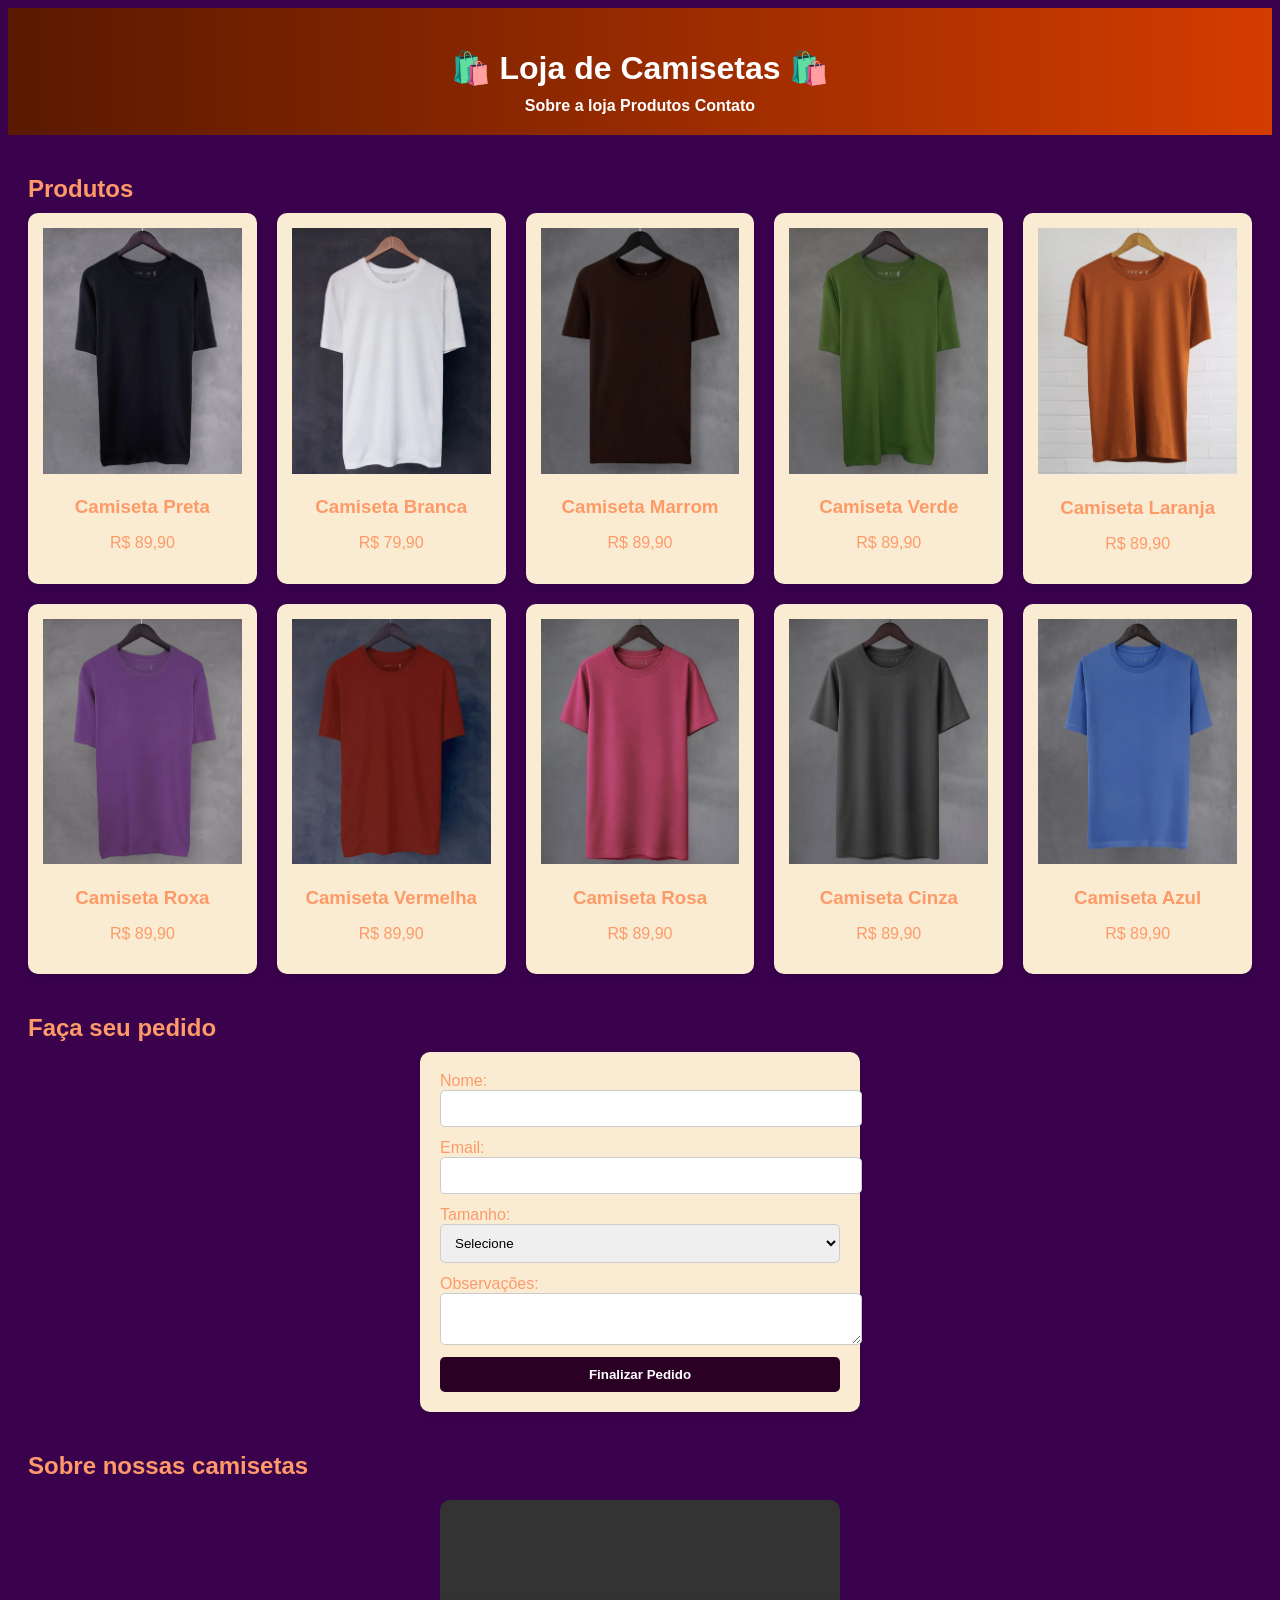
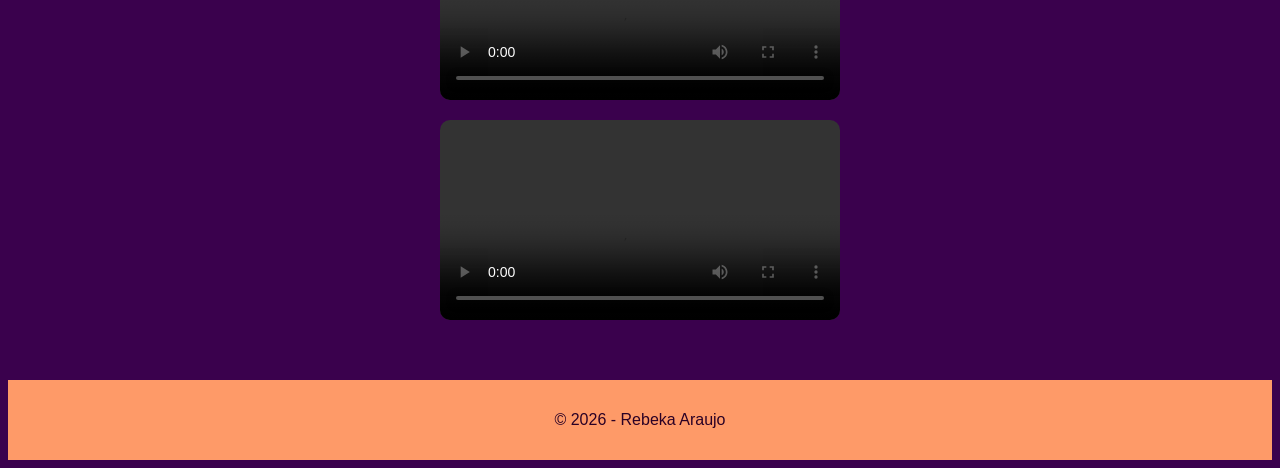
==== index.html @ 235f79da "Refatoração: organização do CSS, responsividade, estrutura de pastas e wireframe" ====
<!DOCTYPE html>
<html lang="pt-BR">

<head>
    <meta charset="UTF-8">
    <meta name="viewport" content="width=device-width, initial-scale=1.0">
    <title>Rebeka Araujo - Loja de Camisetas</title>

    <link rel="stylesheet" href="./css/style.css">
</head>

<body>

<header class="header">
    <h1 class="header__title">🛍️ Loja de Camisetas 🛍️</h1>

    <nav class="nav">
        <a href="#" class="nav__link">Sobre a loja</a>
        <a href="#produtos" class="nav__link">Produtos</a>
        <a href="#contato" class="nav__link">Contato</a>
    </nav>
</header>

<main class="main">

    <!-- PRODUTOS -->
    <section id="produtos" class="section">
        <h2 class="section__title">Produtos</h2>

        <div class="produtos">

            <!-- CARD -->
            <article class="card">
                <img src="./img/camiseta-preta.webp" alt="Camiseta preta">
                <h3>Camiseta Preta</h3>
                <p class="preco">R$ 89,90</p>
            </article>

            <article class="card">
                <img src="./img/camiseta-branca.webp" alt="Camiseta branca">
                <h3>Camiseta Branca</h3>
                <p class="preco">R$ 79,90</p>
            </article>

            <article class="card">
                <img src="./img/camiseta-marrom.webp" alt="Camiseta marrom">
                <h3>Camiseta Marrom</h3>
                <p class="preco">R$ 89,90</p>
            </article>

            <article class="card">
                <img src="./img/camiseta-verde.webp" alt="Camiseta verde">
                <h3>Camiseta Verde</h3>
                <p class="preco">R$ 89,90</p>
            </article>

            <article class="card">
                <img src="./img/camiseta-laranja.webp" alt="Camiseta laranja">
                <h3>Camiseta Laranja</h3>
                <p class="preco">R$ 89,90</p>
            </article>

            <article class="card">
                <img src="./img/camiseta-roxa.webp" alt="Camiseta roxa">
                <h3>Camiseta Roxa</h3>
                <p class="preco">R$ 89,90</p>
            </article>

            <article class="card">
                <img src="./img/camiseta-vermelha.webp" alt="Camiseta vermelha">
                <h3>Camiseta Vermelha</h3>
                <p class="preco">R$ 89,90</p>
            </article>

            <article class="card">
                <img src="./img/camiseta-rosa.webp" alt="Camiseta rosa">
                <h3>Camiseta Rosa</h3>
                <p class="preco">R$ 89,90</p>
            </article>

            <article class="card">
                <img src="./img/camiseta-cinza.webp" alt="Camiseta cinza">
                <h3>Camiseta Cinza</h3>
                <p class="preco">R$ 89,90</p>
            </article>

            <article class="card">
                <img src="./img/camiseta-azul.webp" alt="Camiseta azul">
                <h3>Camiseta Azul</h3>
                <p class="preco">R$ 89,90</p>
            </article>

        </div>
    </section>

    <!-- FORM -->
    <section id="contato" class="section">
        <h2 class="section__title">Faça seu pedido</h2>

        <form class="form">

            <label>Nome:</label>
            <input type="text" required>

            <label>Email:</label>
            <input type="email" required>

            <label>Tamanho:</label>
            <select required>
                <option value="">Selecione</option>
                <option>P</option>
                <option>M</option>
                <option>G</option>
            </select>

            <label>Observações:</label>
            <textarea></textarea>

            <button class="btn">Finalizar Pedido</button>

        </form>
    </section>

    <!-- VÍDEOS -->
    <section class="section">
        <h2 class="section__title">Sobre nossas camisetas</h2>

        <video controls>
            <source src="./videos/video1.mp4" type="video/mp4">
        </video>

        <video controls>
            <source src="./videos/video2.mp4" type="video/mp4">
        </video>
    </section>

</main>

<footer class="footer">
    <p>© 2026 - Rebeka Araujo</p>
</footer>

</body>
</html>
---- css/style.css ----
@import url('./reset.css');
@import url('./variables.css');
@import url('./base.css');
@import url('./layout.css');
@import url('./components.css');
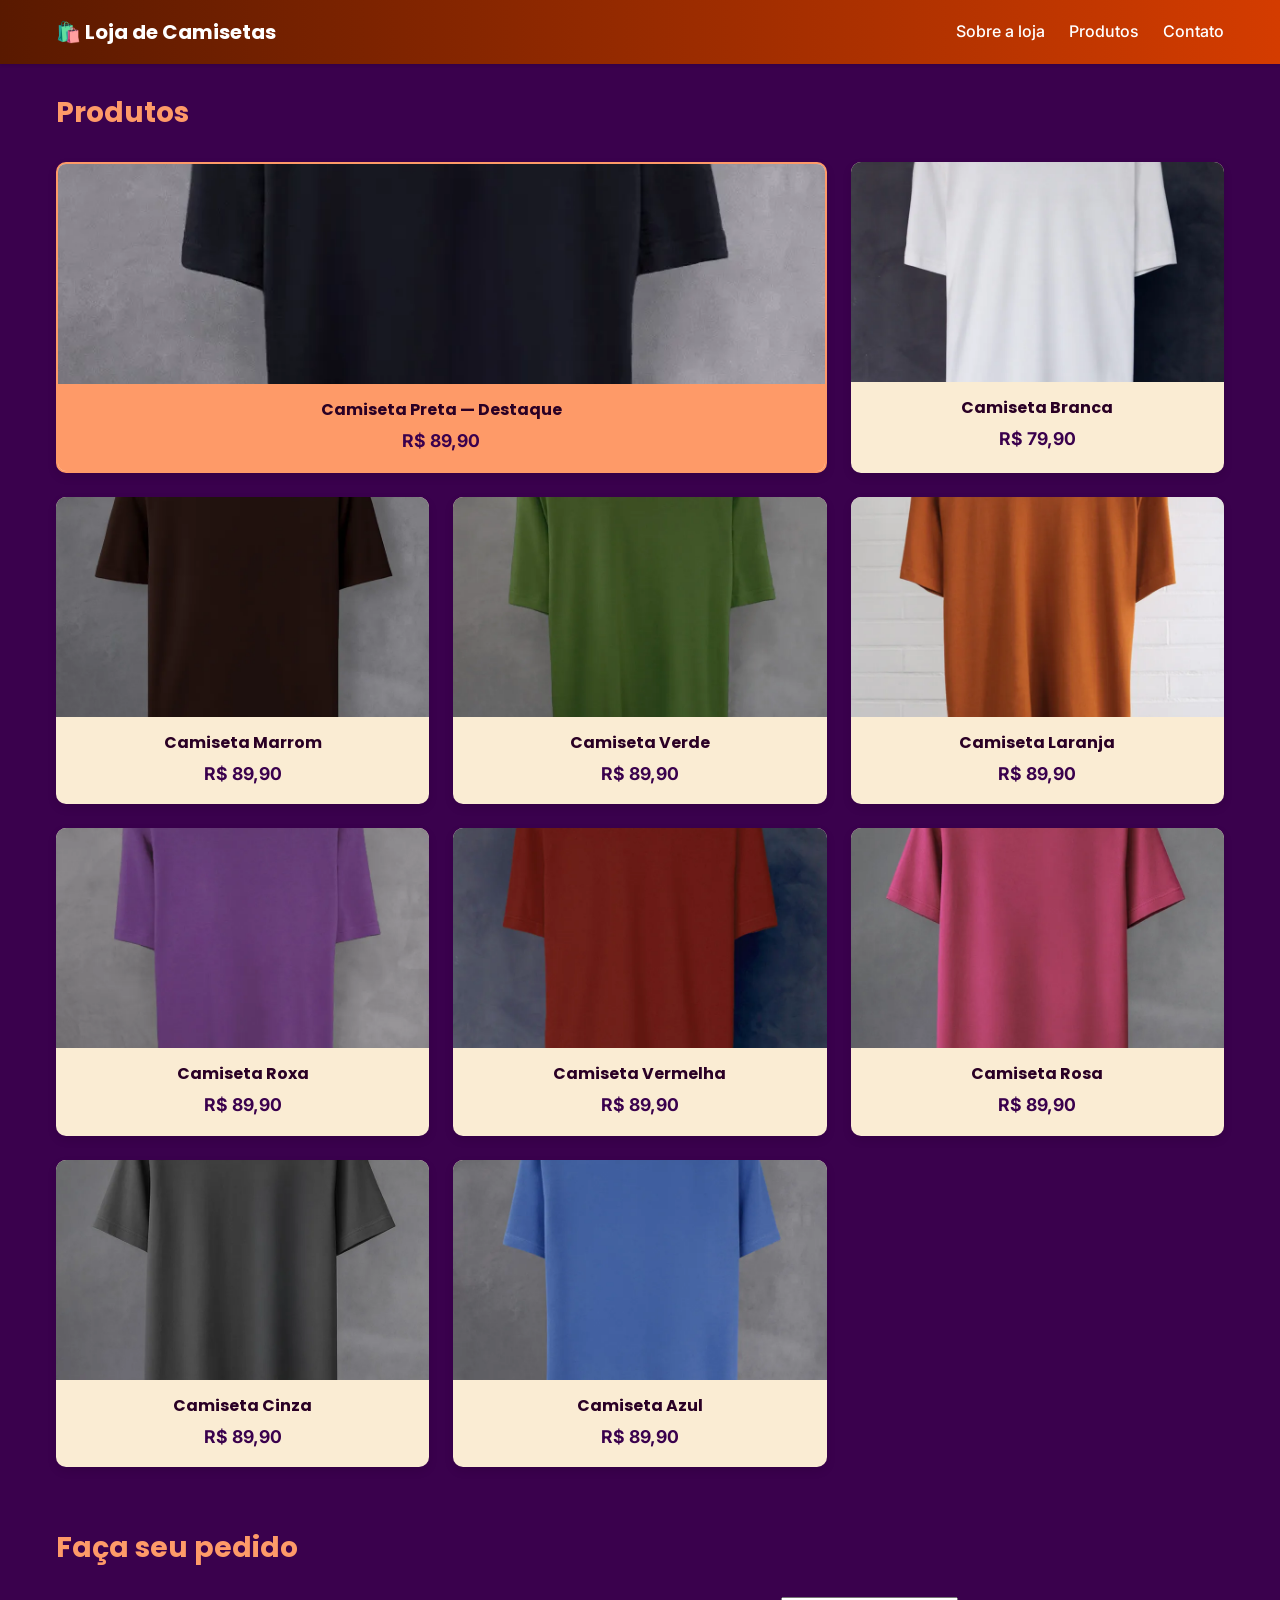
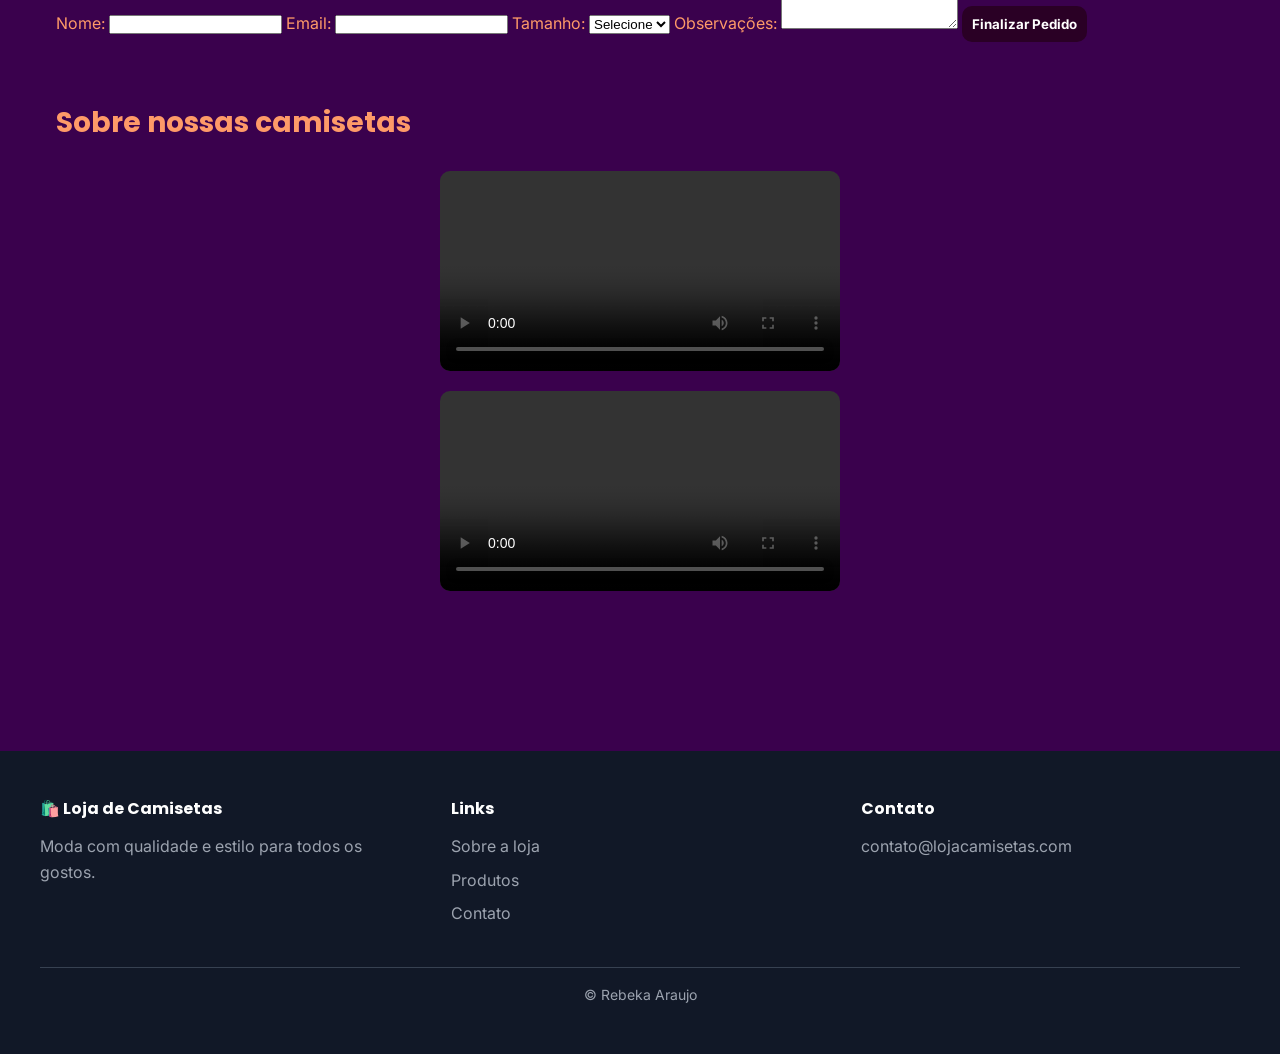
==== commit 32426782: "Aula 09 - Navbar, Cards, Footer e ITCSS" ====
--- a/index.html
+++ b/index.html
@@ -6,139 +6,192 @@
     <meta name="viewport" content="width=device-width, initial-scale=1.0">
     <title>Rebeka Araujo - Loja de Camisetas</title>
 
+    <!-- Google Fonts -->
+    <link rel="preconnect" href="https://fonts.googleapis.com">
+    <link rel="preconnect" href="https://fonts.gstatic.com" crossorigin>
+    <link href="https://fonts.googleapis.com/css2?family=Inter:wght@400;500;700&family=Poppins:wght@700&display=swap" rel="stylesheet">
+
     <link rel="stylesheet" href="./css/style.css">
 </head>
 
 <body>
 
-<header class="header">
-    <h1 class="header__title">🛍️ Loja de Camisetas 🛍️</h1>
+    <!-- NAVBAR -->
+    <header class="header">
+        <nav class="navbar" aria-label="Menu principal">
+            <a href="#" class="navbar__logo">🛍️ Loja de Camisetas</a>
 
-    <nav class="nav">
-        <a href="#" class="nav__link">Sobre a loja</a>
-        <a href="#produtos" class="nav__link">Produtos</a>
-        <a href="#contato" class="nav__link">Contato</a>
-    </nav>
-</header>
+            <button class="navbar__toggle" aria-controls="nav-menu" aria-expanded="false">
+                <span></span>
+                <span></span>
+                <span></span>
+            </button>
 
-<main class="main">
+            <ul class="navbar__menu" id="nav-menu">
+                <li><a href="#" class="navbar__link">Sobre a loja</a></li>
+                <li><a href="#produtos" class="navbar__link">Produtos</a></li>
+                <li><a href="#contato" class="navbar__link">Contato</a></li>
+            </ul>
+        </nav>
+    </header>
 
-    <!-- PRODUTOS -->
-    <section id="produtos" class="section">
-        <h2 class="section__title">Produtos</h2>
+    <main class="main">
 
-        <div class="produtos">
+        <!-- PRODUTOS -->
+        <section id="produtos" class="section">
+            <h2 class="section__title">Produtos</h2>
 
-            <!-- CARD -->
-            <article class="card">
-                <img src="./img/camiseta-preta.webp" alt="Camiseta preta">
-                <h3>Camiseta Preta</h3>
-                <p class="preco">R$ 89,90</p>
-            </article>
+            <div class="cards-grid">
 
-            <article class="card">
-                <img src="./img/camiseta-branca.webp" alt="Camiseta branca">
-                <h3>Camiseta Branca</h3>
-                <p class="preco">R$ 79,90</p>
-            </article>
+                <!-- Primeiro card tem classe extra card--featured -->
+                <article class="card card--featured">
+                    <img class="card__img" src="./img/camiseta-preta.webp" alt="Camiseta preta">
+                    <div class="card__body">
+                        <h3 class="card__title">Camiseta Preta — Destaque</h3>
+                        <p class="card__price">R$ 89,90</p>
+                    </div>
+                </article>
 
-            <article class="card">
-                <img src="./img/camiseta-marrom.webp" alt="Camiseta marrom">
-                <h3>Camiseta Marrom</h3>
-                <p class="preco">R$ 89,90</p>
-            </article>
+                <article class="card">
+                    <img class="card__img" src="./img/camiseta-branca.webp" alt="Camiseta branca">
+                    <div class="card__body">
+                        <h3 class="card__title">Camiseta Branca</h3>
+                        <p class="card__price">R$ 79,90</p>
+                    </div>
+                </article>
 
-            <article class="card">
-                <img src="./img/camiseta-verde.webp" alt="Camiseta verde">
-                <h3>Camiseta Verde</h3>
-                <p class="preco">R$ 89,90</p>
-            </article>
+                <article class="card">
+                    <img class="card__img" src="./img/camiseta-marrom.webp" alt="Camiseta marrom">
+                    <div class="card__body">
+                        <h3 class="card__title">Camiseta Marrom</h3>
+                        <p class="card__price">R$ 89,90</p>
+                    </div>
+                </article>
 
-            <article class="card">
-                <img src="./img/camiseta-laranja.webp" alt="Camiseta laranja">
-                <h3>Camiseta Laranja</h3>
-                <p class="preco">R$ 89,90</p>
-            </article>
+                <article class="card">
+                    <img class="card__img" src="./img/camiseta-verde.webp" alt="Camiseta verde">
+                    <div class="card__body">
+                        <h3 class="card__title">Camiseta Verde</h3>
+                        <p class="card__price">R$ 89,90</p>
+                    </div>
+                </article>
 
-            <article class="card">
-                <img src="./img/camiseta-roxa.webp" alt="Camiseta roxa">
-                <h3>Camiseta Roxa</h3>
-                <p class="preco">R$ 89,90</p>
-            </article>
+                <article class="card">
+                    <img class="card__img" src="./img/camiseta-laranja.webp" alt="Camiseta laranja">
+                    <div class="card__body">
+                        <h3 class="card__title">Camiseta Laranja</h3>
+                        <p class="card__price">R$ 89,90</p>
+                    </div>
+                </article>
 
-            <article class="card">
-                <img src="./img/camiseta-vermelha.webp" alt="Camiseta vermelha">
-                <h3>Camiseta Vermelha</h3>
-                <p class="preco">R$ 89,90</p>
-            </article>
+                <article class="card">
+                    <img class="card__img" src="./img/camiseta-roxa.webp" alt="Camiseta roxa">
+                    <div class="card__body">
+                        <h3 class="card__title">Camiseta Roxa</h3>
+                        <p class="card__price">R$ 89,90</p>
+                    </div>
+                </article>
 
-            <article class="card">
-                <img src="./img/camiseta-rosa.webp" alt="Camiseta rosa">
-                <h3>Camiseta Rosa</h3>
-                <p class="preco">R$ 89,90</p>
-            </article>
+                <article class="card">
+                    <img class="card__img" src="./img/camiseta-vermelha.webp" alt="Camiseta vermelha">
+                    <div class="card__body">
+                        <h3 class="card__title">Camiseta Vermelha</h3>
+                        <p class="card__price">R$ 89,90</p>
+                    </div>
+                </article>
 
-            <article class="card">
-                <img src="./img/camiseta-cinza.webp" alt="Camiseta cinza">
-                <h3>Camiseta Cinza</h3>
-                <p class="preco">R$ 89,90</p>
-            </article>
+                <article class="card">
+                    <img class="card__img" src="./img/camiseta-rosa.webp" alt="Camiseta rosa">
+                    <div class="card__body">
+                        <h3 class="card__title">Camiseta Rosa</h3>
+                        <p class="card__price">R$ 89,90</p>
+                    </div>
+                </article>
 
-            <article class="card">
-                <img src="./img/camiseta-azul.webp" alt="Camiseta azul">
-                <h3>Camiseta Azul</h3>
-                <p class="preco">R$ 89,90</p>
-            </article>
+                <article class="card">
+                    <img class="card__img" src="./img/camiseta-cinza.webp" alt="Camiseta cinza">
+                    <div class="card__body">
+                        <h3 class="card__title">Camiseta Cinza</h3>
+                        <p class="card__price">R$ 89,90</p>
+                    </div>
+                </article>
 
+                <article class="card">
+                    <img class="card__img" src="./img/camiseta-azul.webp" alt="Camiseta azul">
+                    <div class="card__body">
+                        <h3 class="card__title">Camiseta Azul</h3>
+                        <p class="card__price">R$ 89,90</p>
+                    </div>
+                </article>
+
+            </div>
+        </section>
+
+        <!-- FORM -->
+        <section id="contato" class="section">
+            <h2 class="section__title">Faça seu pedido</h2>
+
+            <form class="form">
+                <label>Nome:</label>
+                <input type="text" required>
+
+                <label>Email:</label>
+                <input type="email" required>
+
+                <label>Tamanho:</label>
+                <select required>
+                    <option value="">Selecione</option>
+                    <option>P</option>
+                    <option>M</option>
+                    <option>G</option>
+                </select>
+
+                <label>Observações:</label>
+                <textarea></textarea>
+
+                <button class="btn">Finalizar Pedido</button>
+            </form>
+        </section>
+
+        <!-- VÍDEOS -->
+        <section class="section">
+            <h2 class="section__title">Sobre nossas camisetas</h2>
+
+            <video controls>
+                <source src="./videos/video1.mp4" type="video/mp4">
+            </video>
+
+            <video controls>
+                <source src="./videos/video2.mp4" type="video/mp4">
+            </video>
+        </section>
+
+    </main>
+
+    <!-- FOOTER -->
+    <footer class="footer">
+        <div class="footer__grid">
+            <div>
+                <h3 class="footer__title">🛍️ Loja de Camisetas</h3>
+                <p>Moda com qualidade e estilo para todos os gostos.</p>
+            </div>
+            <div>
+                <h3 class="footer__title">Links</h3>
+                <a href="#" class="footer__link">Sobre a loja</a>
+                <a href="#produtos" class="footer__link">Produtos</a>
+                <a href="#contato" class="footer__link">Contato</a>
+            </div>
+            <div>
+                <h3 class="footer__title">Contato</h3>
+                <p>contato@lojacamisetas.com</p>
+            </div>
         </div>
-    </section>
+        <div class="footer__bottom">
+            <p>© <span id="footer-year"></span> Rebeka Araujo</p>
+        </div>
+    </footer>
 
-    <!-- FORM -->
-    <section id="contato" class="section">
-        <h2 class="section__title">Faça seu pedido</h2>
-
-        <form class="form">
-
-            <label>Nome:</label>
-            <input type="text" required>
-
-            <label>Email:</label>
-            <input type="email" required>
-
-            <label>Tamanho:</label>
-            <select required>
-                <option value="">Selecione</option>
-                <option>P</option>
-                <option>M</option>
-                <option>G</option>
-            </select>
-
-            <label>Observações:</label>
-            <textarea></textarea>
-
-            <button class="btn">Finalizar Pedido</button>
-
-        </form>
-    </section>
-
-    <!-- VÍDEOS -->
-    <section class="section">
-        <h2 class="section__title">Sobre nossas camisetas</h2>
-
-        <video controls>
-            <source src="./videos/video1.mp4" type="video/mp4">
-        </video>
-
-        <video controls>
-            <source src="./videos/video2.mp4" type="video/mp4">
-        </video>
-    </section>
-
-</main>
-
-<footer class="footer">
-    <p>© 2026 - Rebeka Araujo</p>
-</footer>
+    <script src="./js/main.js"></script>
 
 </body>
 </html>
--- a/css/style.css
+++ b/css/style.css
@@ -1,5 +1,9 @@
+@import url('./variables.css');
 @import url('./reset.css');
-@import url('./variables.css');
 @import url('./base.css');
 @import url('./layout.css');
-@import url('./components.css');+@import url('./utilities.css');
+@import url('./components/navbar.css');
+@import url('./components/card.css');
+@import url('./components/footer.css');
+@import url('./components/btn.css');    
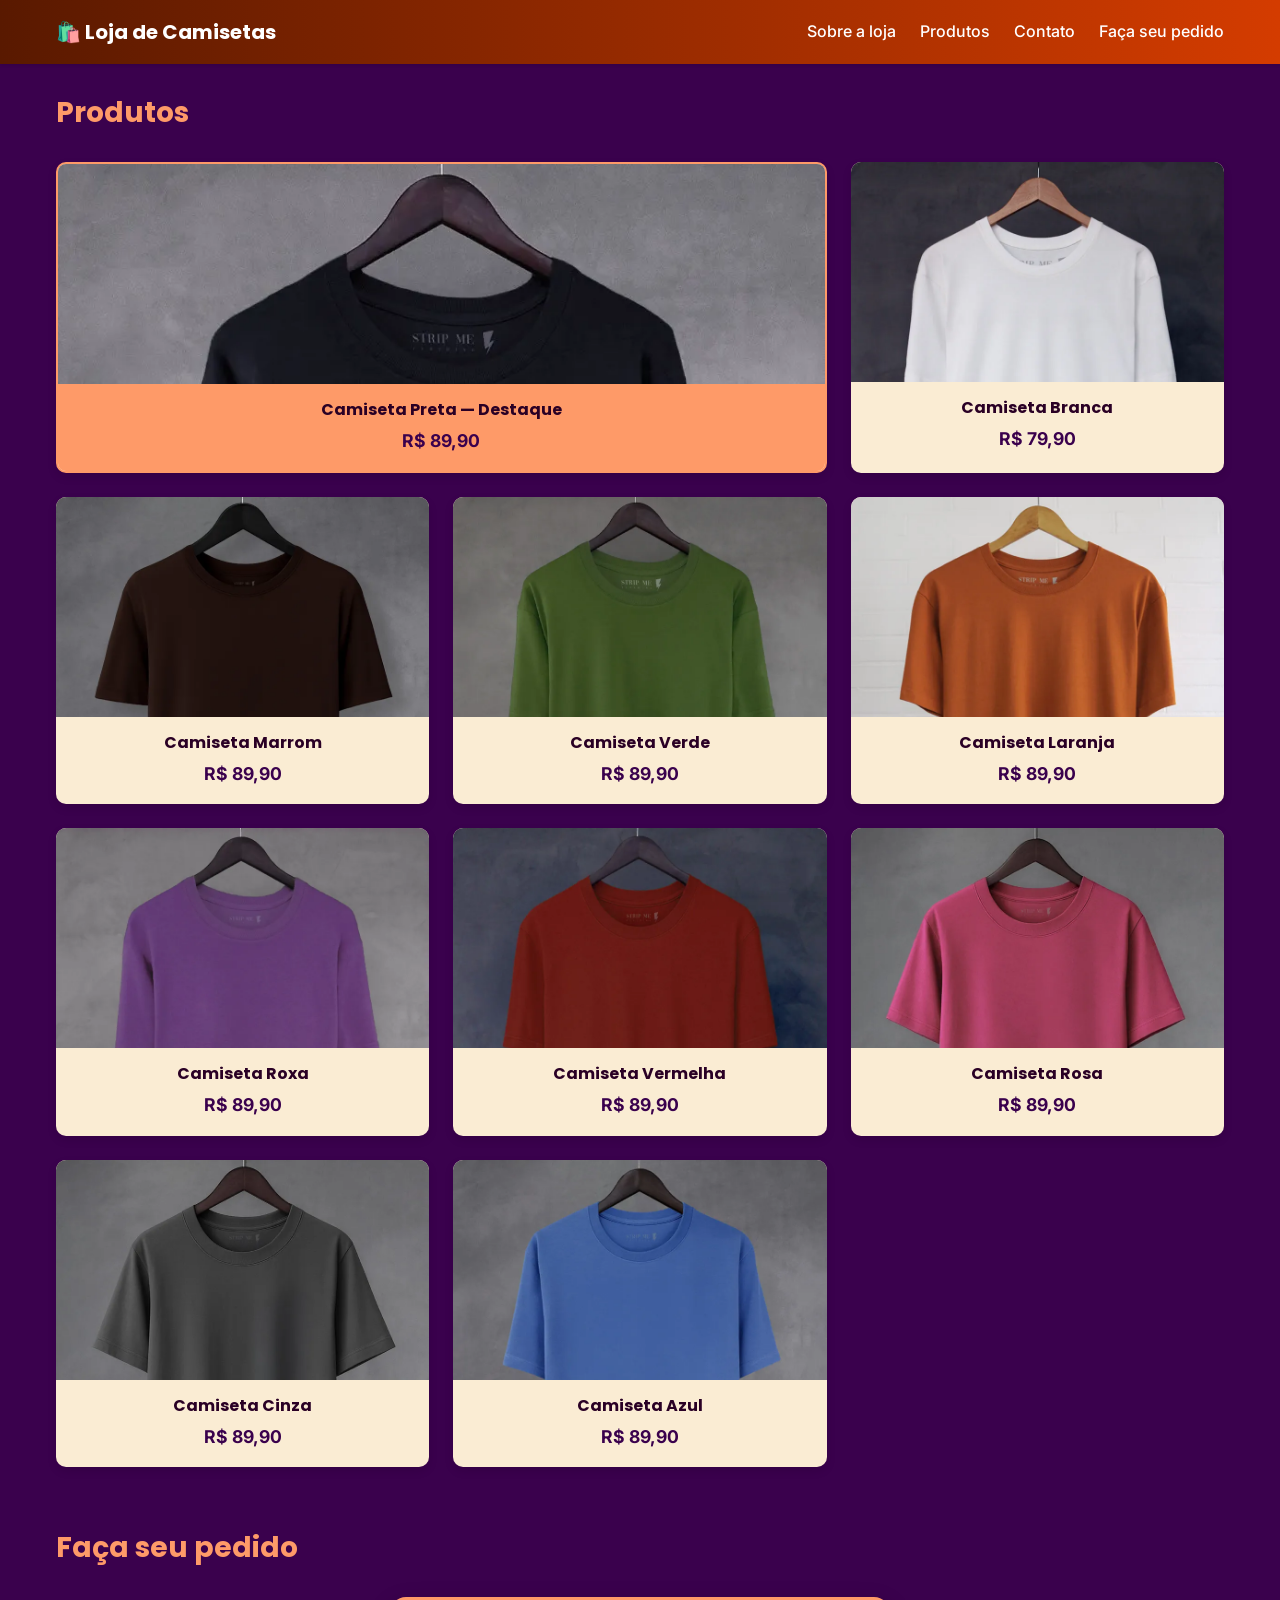
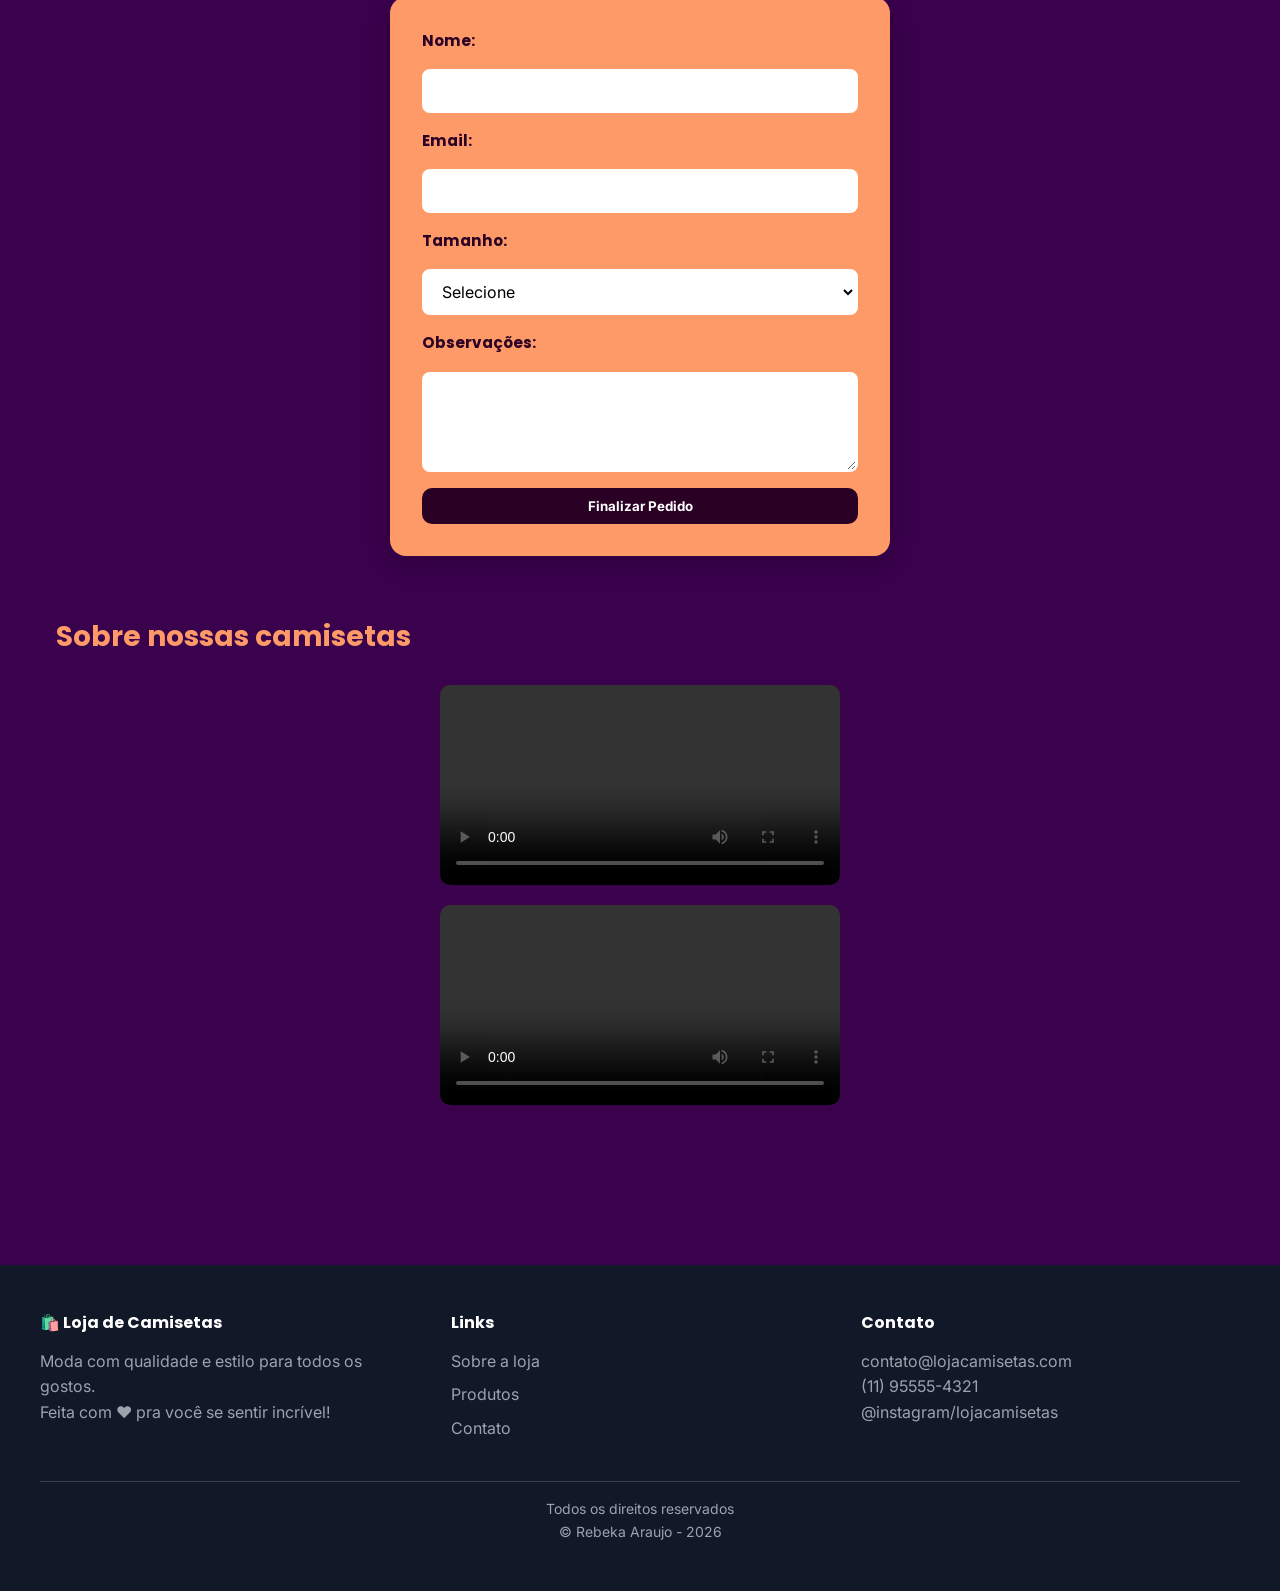
==== commit dc573b08: "13.05" ====
--- a/index.html
+++ b/index.html
@@ -28,9 +28,10 @@
             </button>
 
             <ul class="navbar__menu" id="nav-menu">
-                <li><a href="#" class="navbar__link">Sobre a loja</a></li>
+                <li><a href="#sobre" class="navbar__link">Sobre a loja</a></li>
                 <li><a href="#produtos" class="navbar__link">Produtos</a></li>
                 <li><a href="#contato" class="navbar__link">Contato</a></li>
+                <li><a href="#pedido" class="navbar__link">Faça seu pedido</a></li>
             </ul>
         </nav>
     </header>
@@ -129,6 +130,7 @@
 
         <!-- FORM -->
         <section id="contato" class="section">
+            <a id="pedido"></a>
             <h2 class="section__title">Faça seu pedido</h2>
 
             <form class="form">
@@ -173,7 +175,9 @@
         <div class="footer__grid">
             <div>
                 <h3 class="footer__title">🛍️ Loja de Camisetas</h3>
-                <p>Moda com qualidade e estilo para todos os gostos.</p>
+                <p>Moda com qualidade e estilo para todos os gostos.
+                    <br>Feita com ❤️ pra você se sentir incrível!
+                </p>
             </div>
             <div>
                 <h3 class="footer__title">Links</h3>
@@ -183,11 +187,14 @@
             </div>
             <div>
                 <h3 class="footer__title">Contato</h3>
-                <p>contato@lojacamisetas.com</p>
+                <p>contato@lojacamisetas.com<br>
+                    (11) 95555-4321<br>
+                    @instagram/lojacamisetas
+                </p>
             </div>
         </div>
         <div class="footer__bottom">
-            <p>© <span id="footer-year"></span> Rebeka Araujo</p>
+            <p>Todos os direitos reservados <br>© <span id="footer-year"></span> Rebeka Araujo - 2026</p>
         </div>
     </footer>
 
--- a/css/style.css
+++ b/css/style.css
@@ -6,4 +6,5 @@
 @import url('./components/navbar.css');
 @import url('./components/card.css');
 @import url('./components/footer.css');
-@import url('./components/btn.css');    +@import url('./components/btn.css');
+@import url('./components/form.css'); 
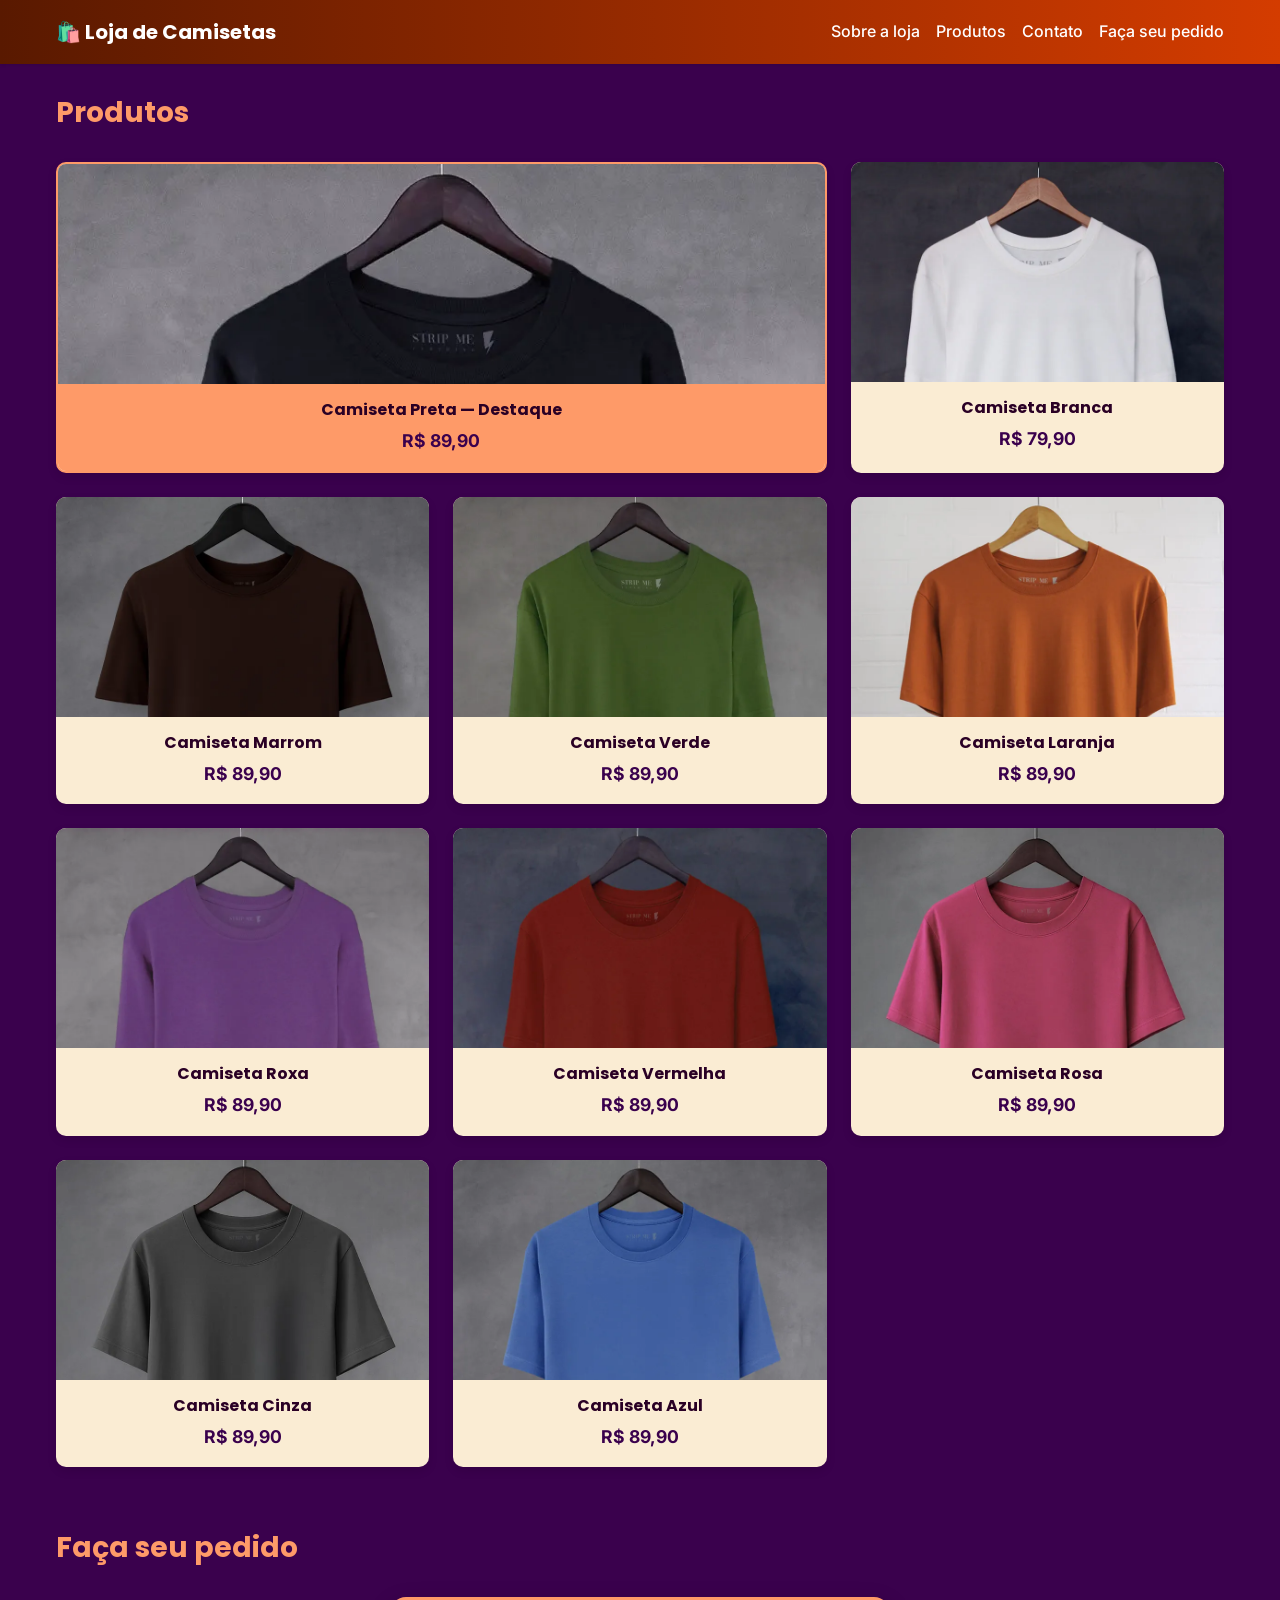
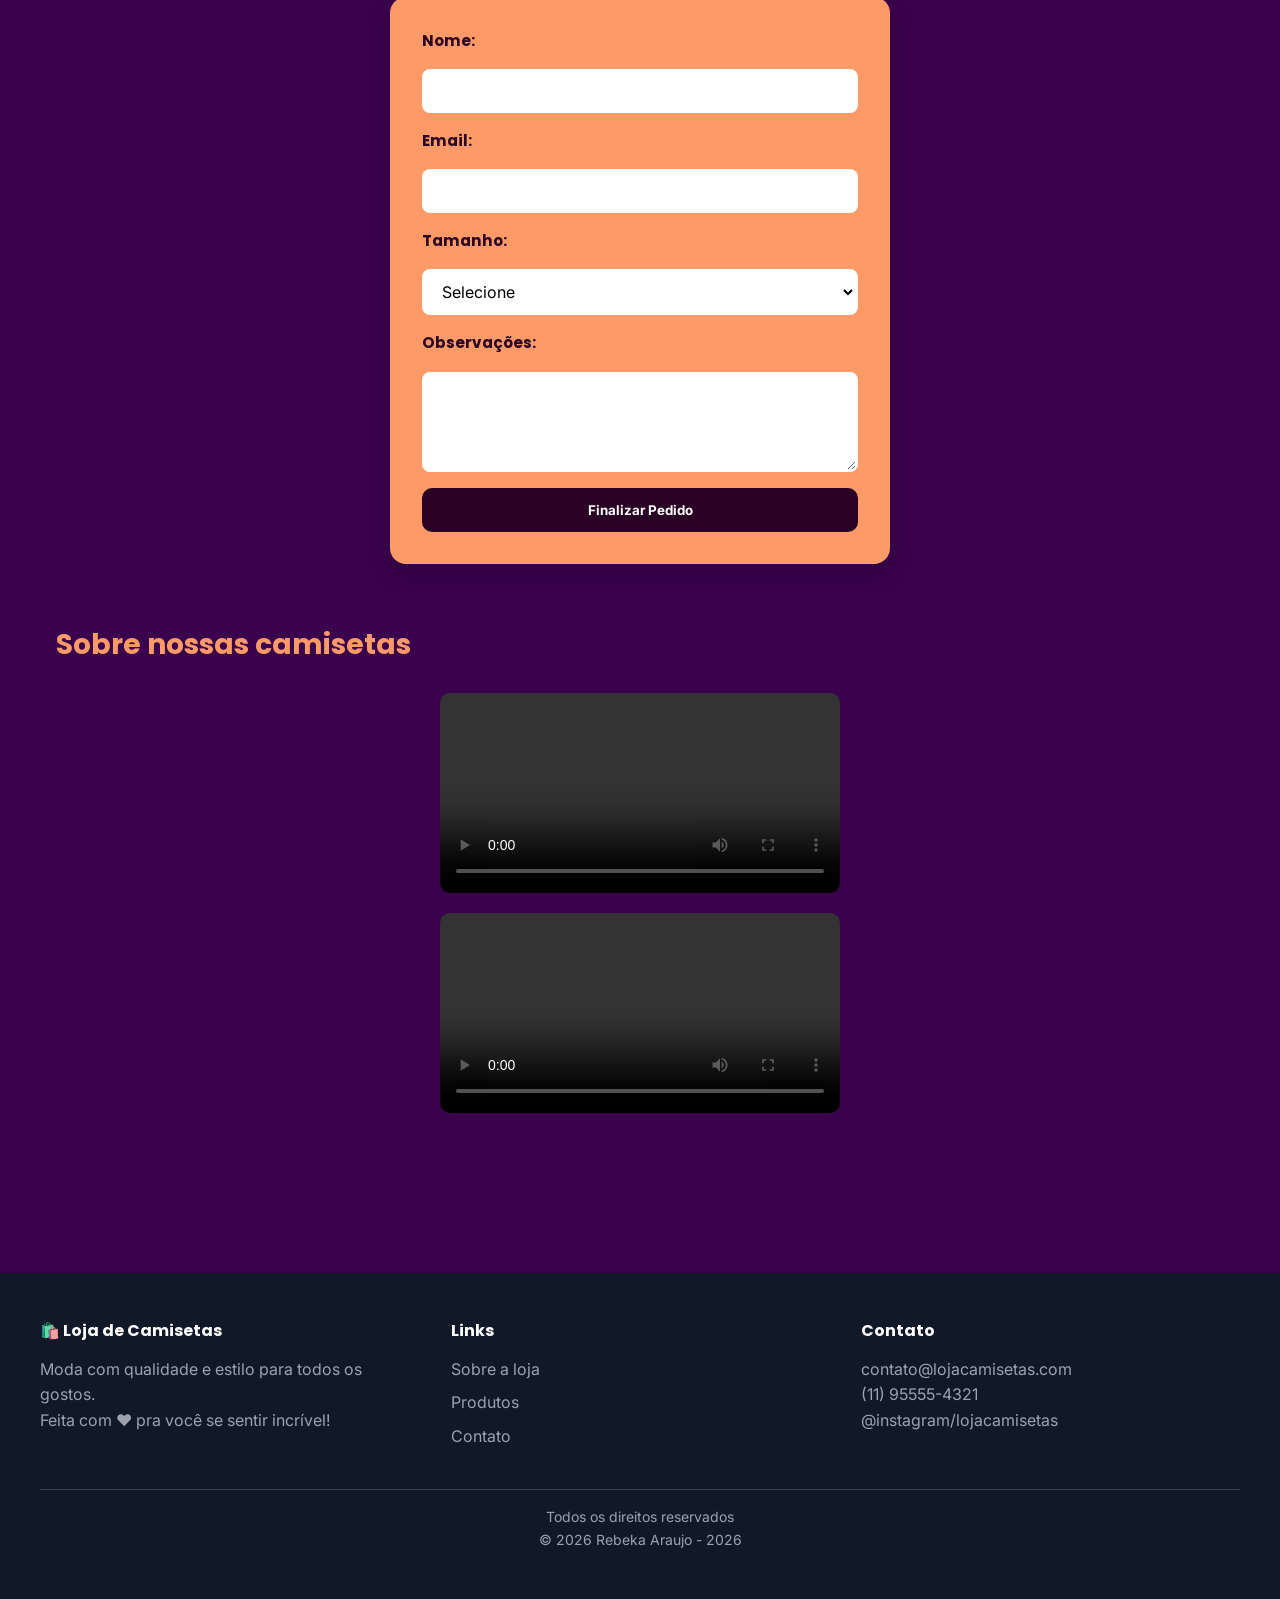
==== commit 135dbc18: "Aula 11: @layer, responsividade e navegação por teclado" ====
--- a/index.html
+++ b/index.html
@@ -11,7 +11,7 @@
     <link rel="preconnect" href="https://fonts.gstatic.com" crossorigin>
     <link href="https://fonts.googleapis.com/css2?family=Inter:wght@400;500;700&family=Poppins:wght@700&display=swap" rel="stylesheet">
 
-    <link rel="stylesheet" href="./css/style.css">
+    <link rel="stylesheet" href="css/style.css">
 </head>
 
 <body>
--- a/css/style.css
+++ b/css/style.css
@@ -1,10 +1,13 @@
-@import url('./variables.css');
-@import url('./reset.css');
-@import url('./base.css');
-@import url('./layout.css');
-@import url('./utilities.css');
-@import url('./components/navbar.css');
-@import url('./components/card.css');
-@import url('./components/footer.css');
-@import url('./components/btn.css');
-@import url('./components/form.css'); +/* style.css — sintaxe correta */
+@layer tokens, reset, base, layout, components, utilities;
+
+@import url('./variables.css') layer(tokens);
+@import url('./reset.css') layer(reset);
+@import url('./base.css') layer(base);
+@import url('./layout.css') layer(layout);
+@import url('./components/btn.css') layer(components);
+@import url('./components/navbar.css') layer(components);
+@import url('./components/card.css') layer(components);
+@import url('./components/footer.css') layer(components);
+@import url('./components/form.css') layer(components);
+@import url('./utilities.css') layer(utilities);
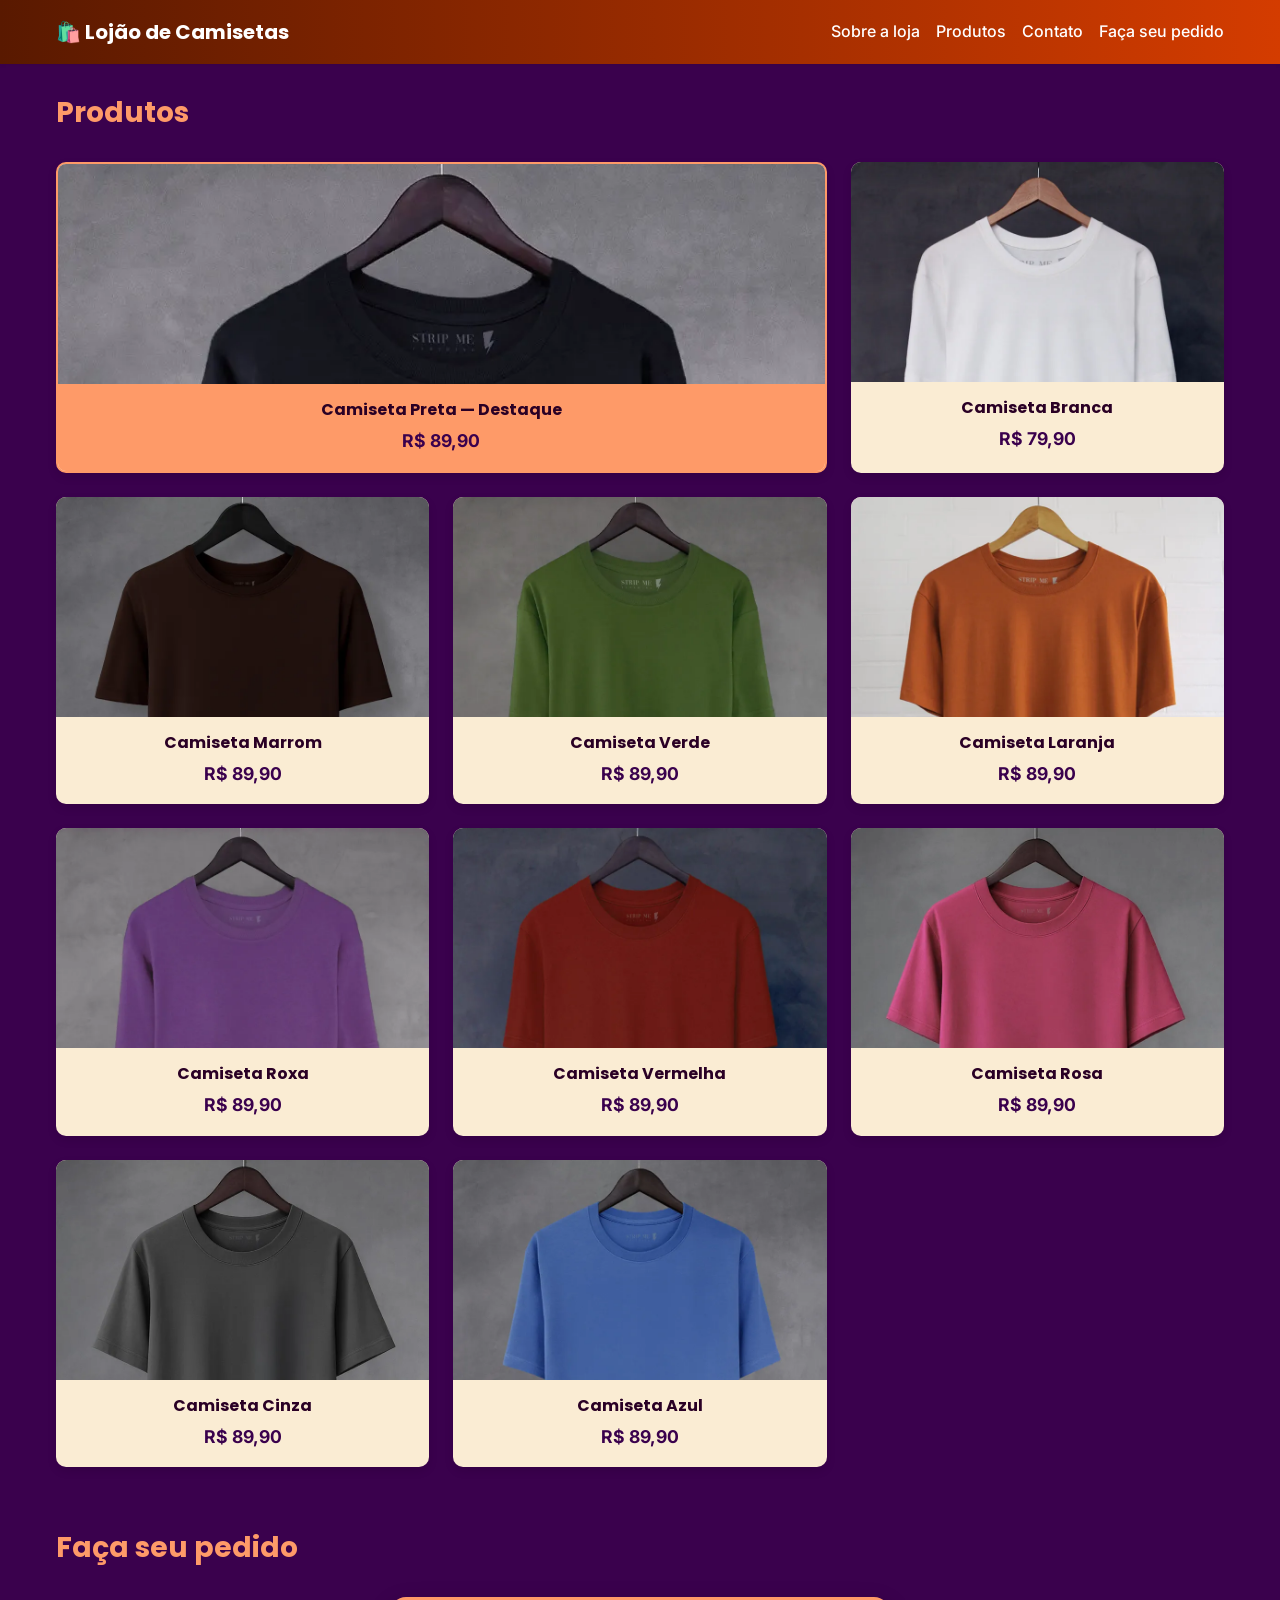
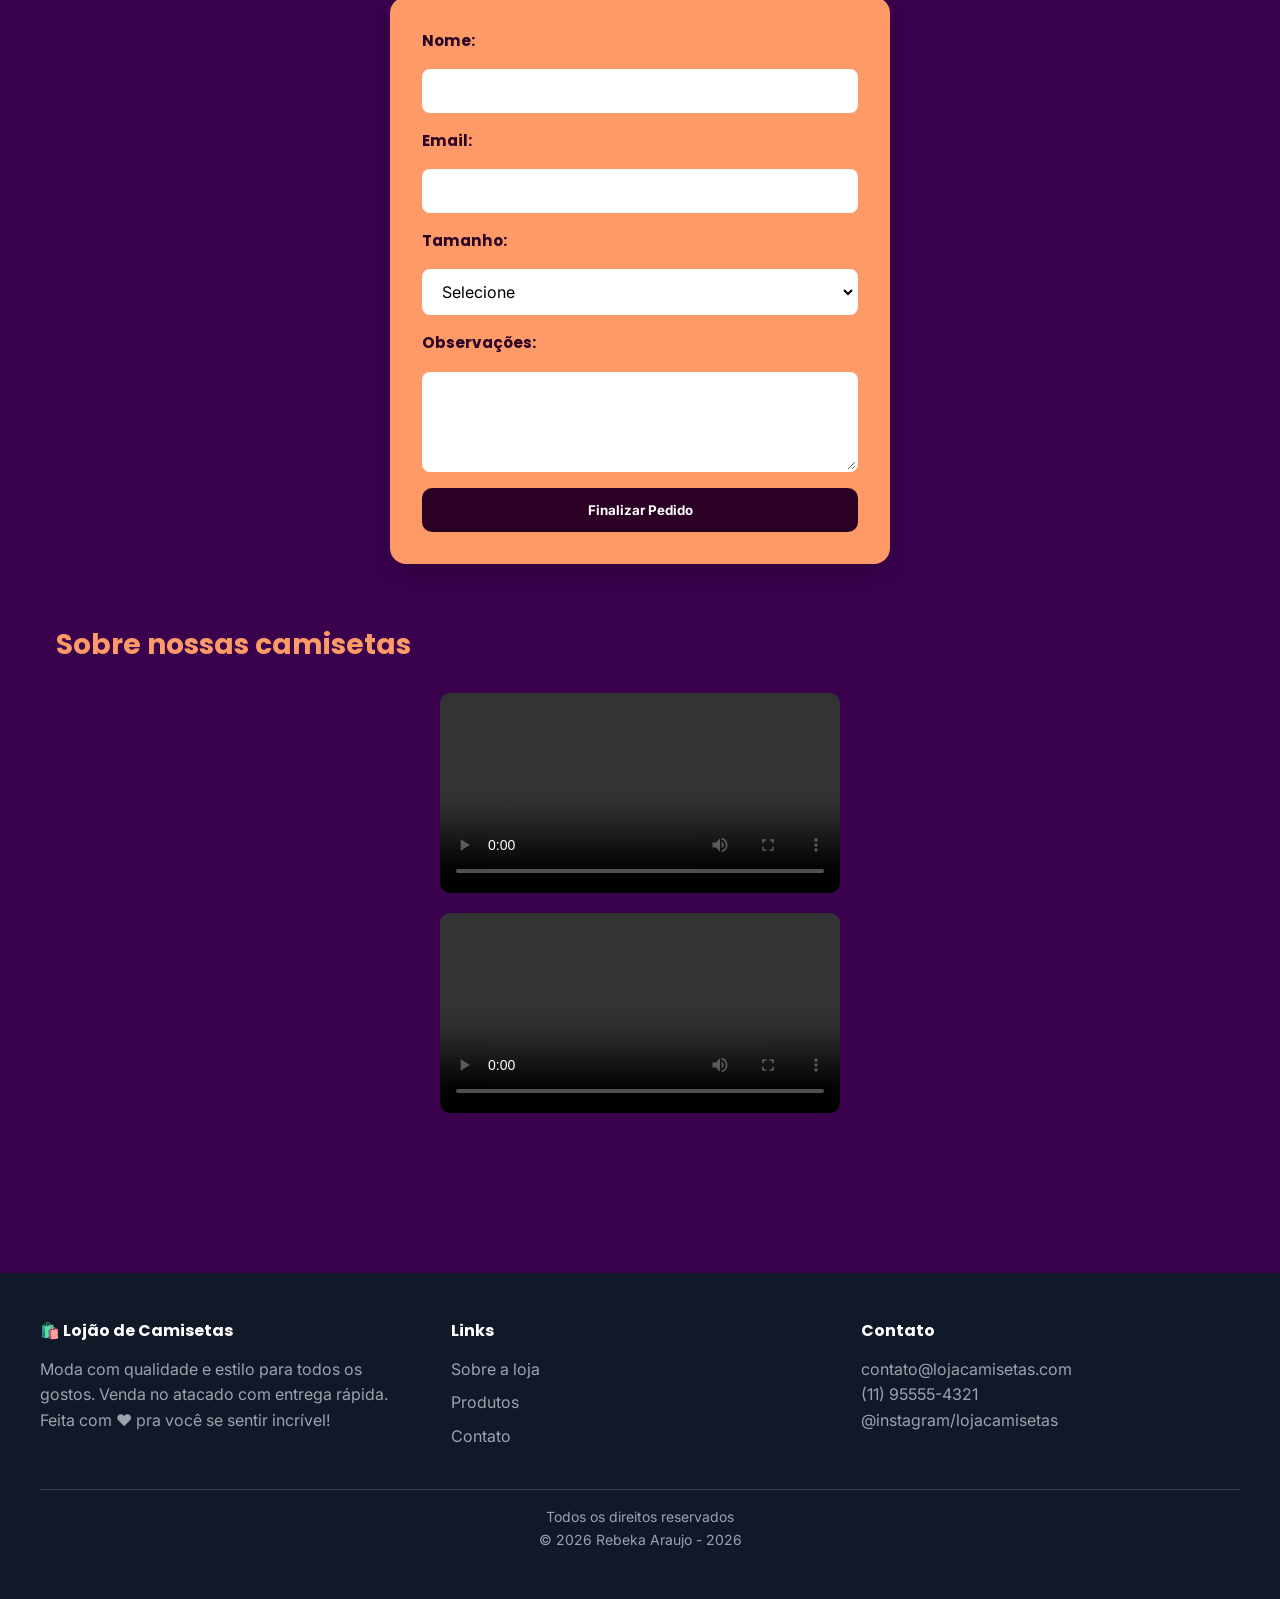
==== commit 538ef220: "comentários e ajustes" ====
--- a/index.html
+++ b/index.html
@@ -19,7 +19,7 @@
     <!-- NAVBAR -->
     <header class="header">
         <nav class="navbar" aria-label="Menu principal">
-            <a href="#" class="navbar__logo">🛍️ Loja de Camisetas</a>
+            <a href="#" class="navbar__logo">🛍️ Lojão de Camisetas</a>
 
             <button class="navbar__toggle" aria-controls="nav-menu" aria-expanded="false">
                 <span></span>
@@ -174,8 +174,8 @@
     <footer class="footer">
         <div class="footer__grid">
             <div>
-                <h3 class="footer__title">🛍️ Loja de Camisetas</h3>
-                <p>Moda com qualidade e estilo para todos os gostos.
+                <h3 class="footer__title">🛍️ Lojão de Camisetas</h3>
+                <p>Moda com qualidade e estilo para todos os gostos. Venda no atacado com entrega rápida.
                     <br>Feita com ❤️ pra você se sentir incrível!
                 </p>
             </div>
@@ -198,6 +198,12 @@
         </div>
     </footer>
 
+    <!-- LIGHTBOX -->
+    <div class="lightbox" id="lightbox" role="dialog" aria-modal="true" aria-label="Visualizar imagem">
+        <button class="lightbox__close" id="lightbox-close" aria-label="Fechar">✕</button>
+        <img class="lightbox__img" id="lightbox-img" src="" alt="">
+    </div>
+
     <script src="./js/main.js"></script>
 
 </body>
--- a/css/style.css
+++ b/css/style.css
@@ -10,4 +10,5 @@
 @import url('./components/card.css') layer(components);
 @import url('./components/footer.css') layer(components);
 @import url('./components/form.css') layer(components);
+@import url('./components/lightbox.css') layer(components);
 @import url('./utilities.css') layer(utilities);
